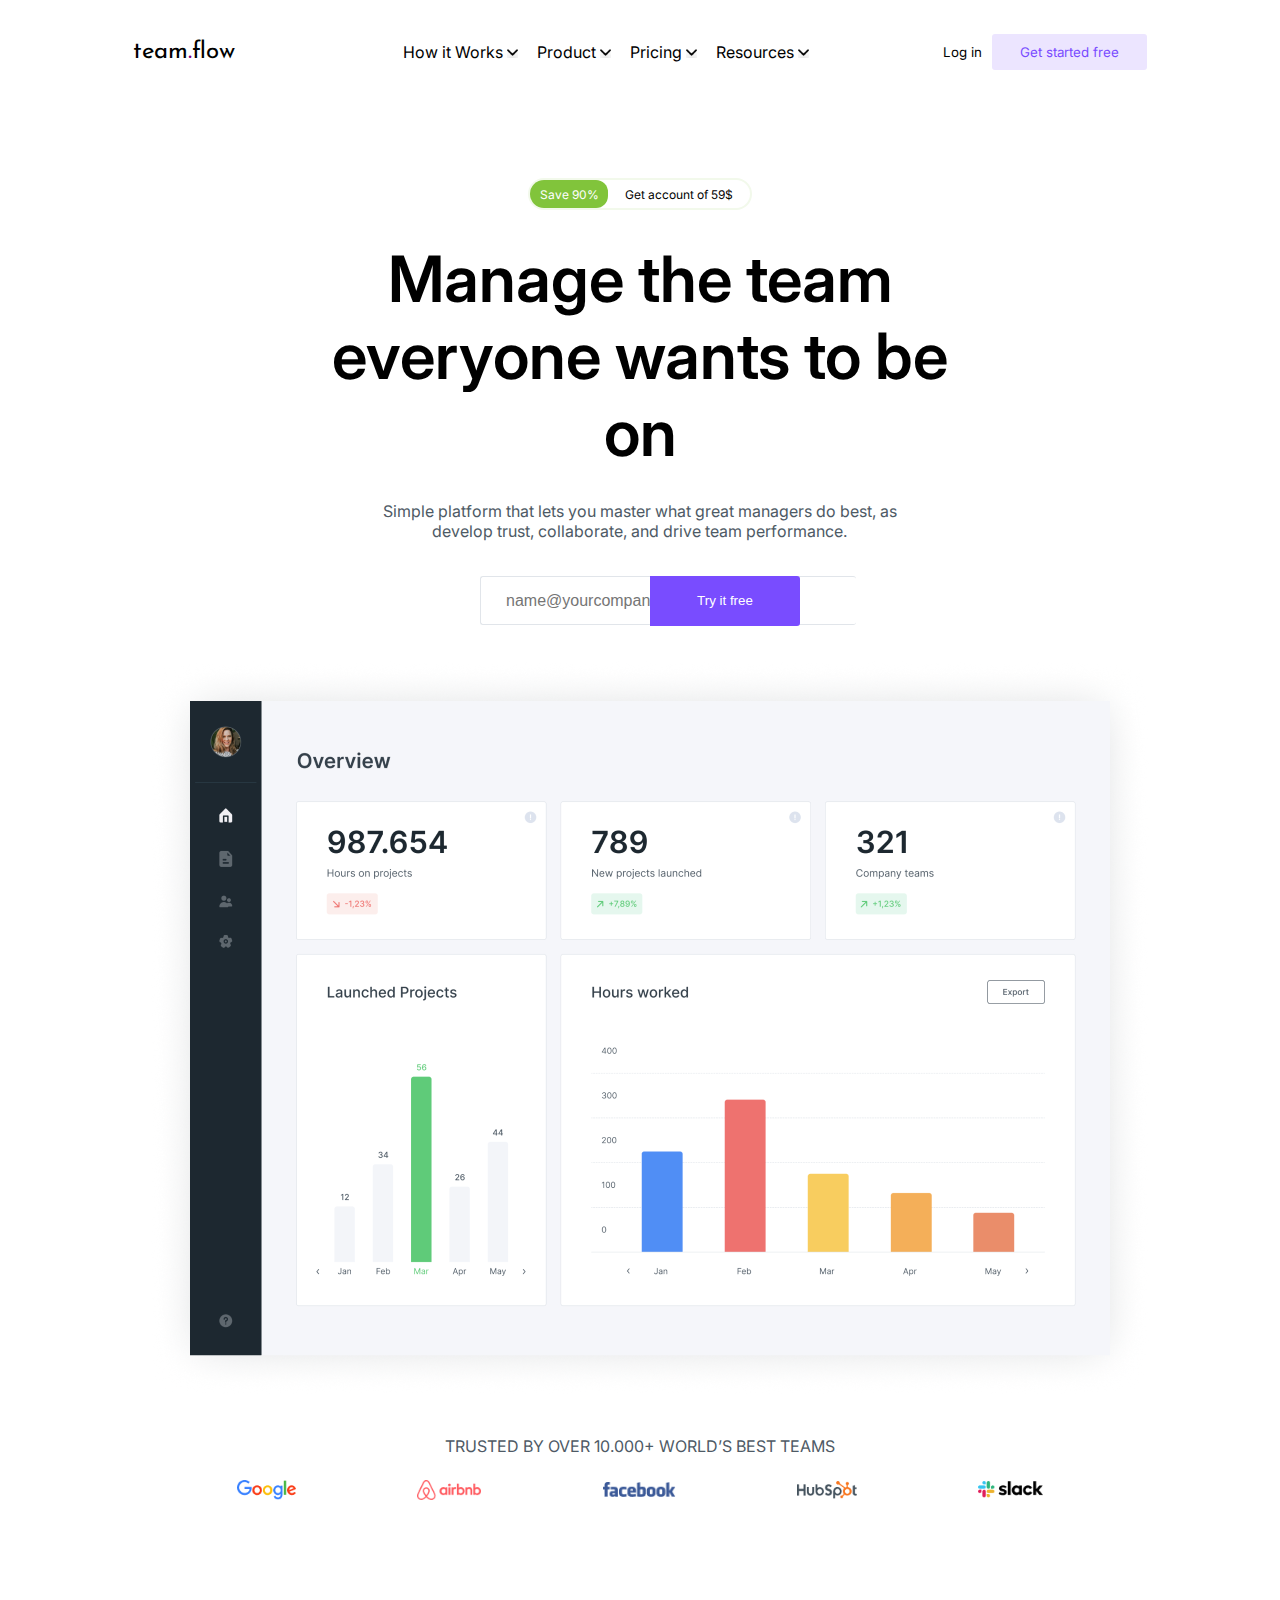
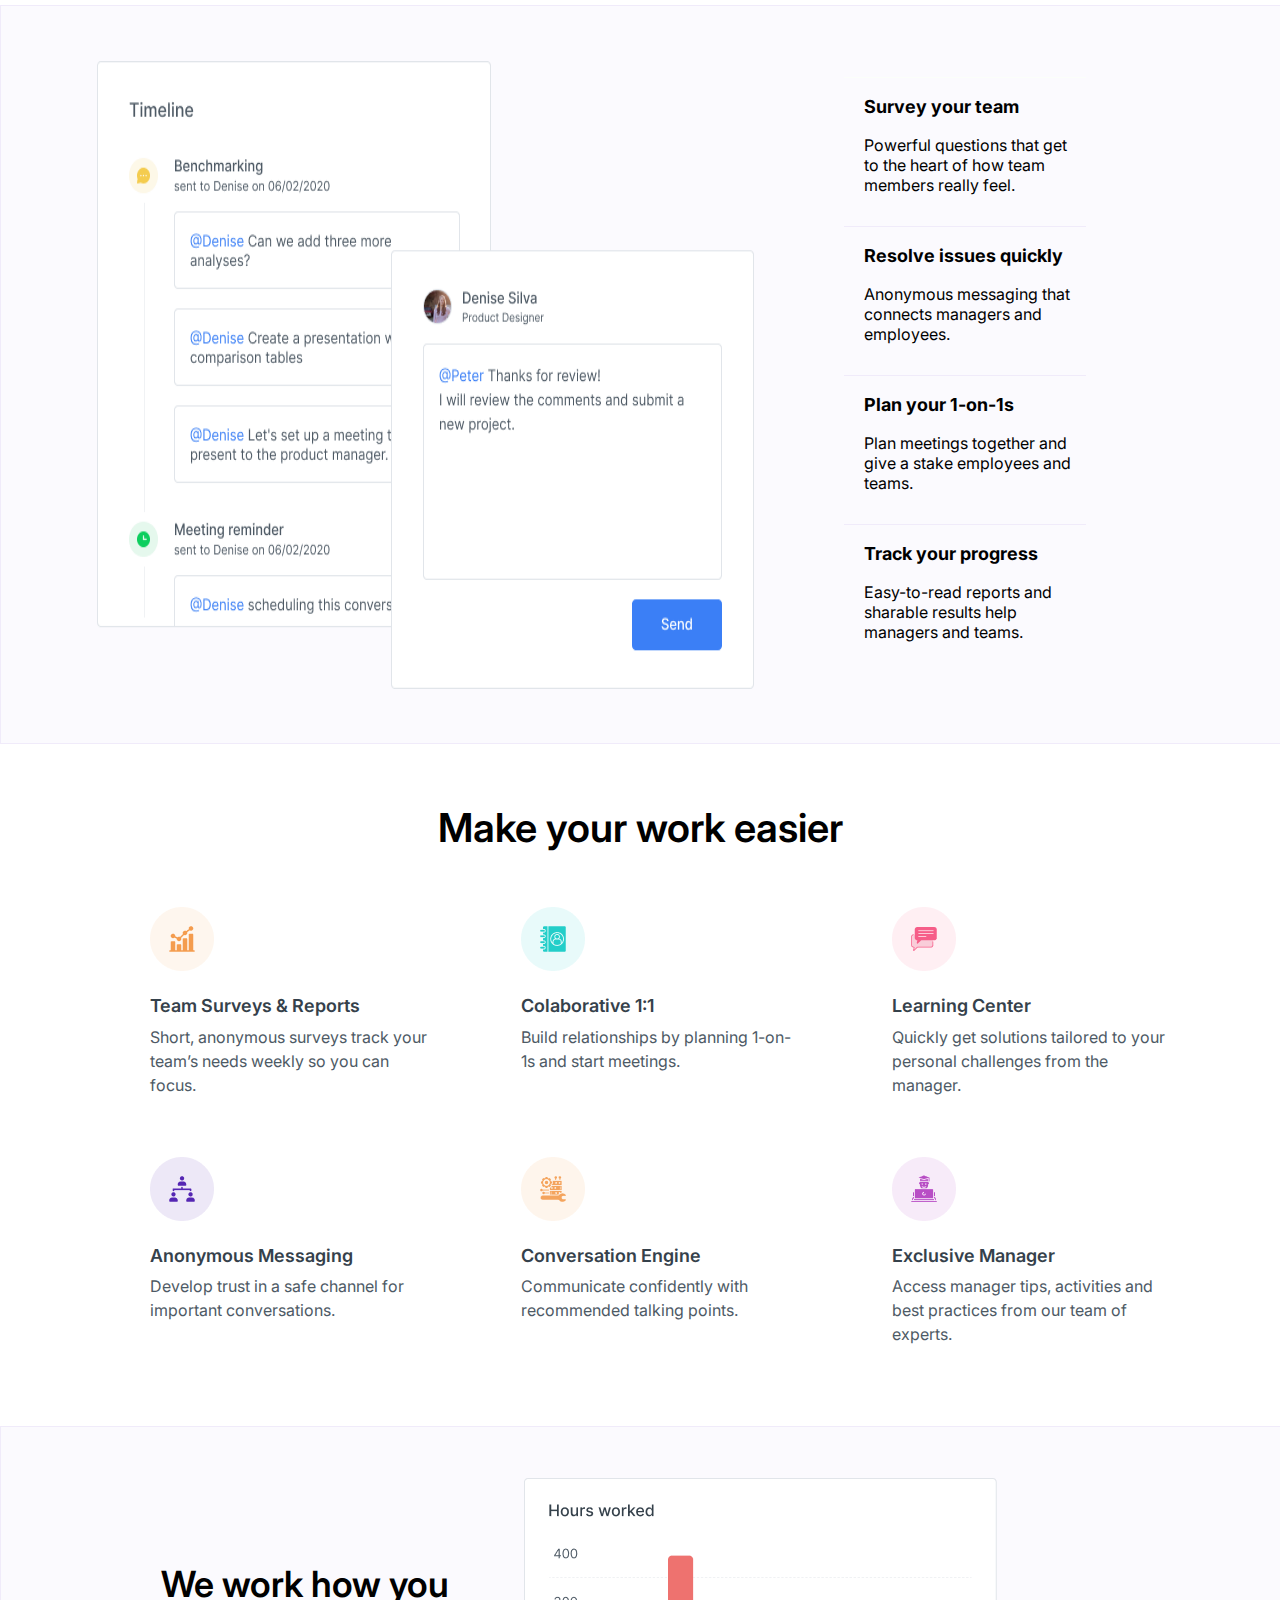
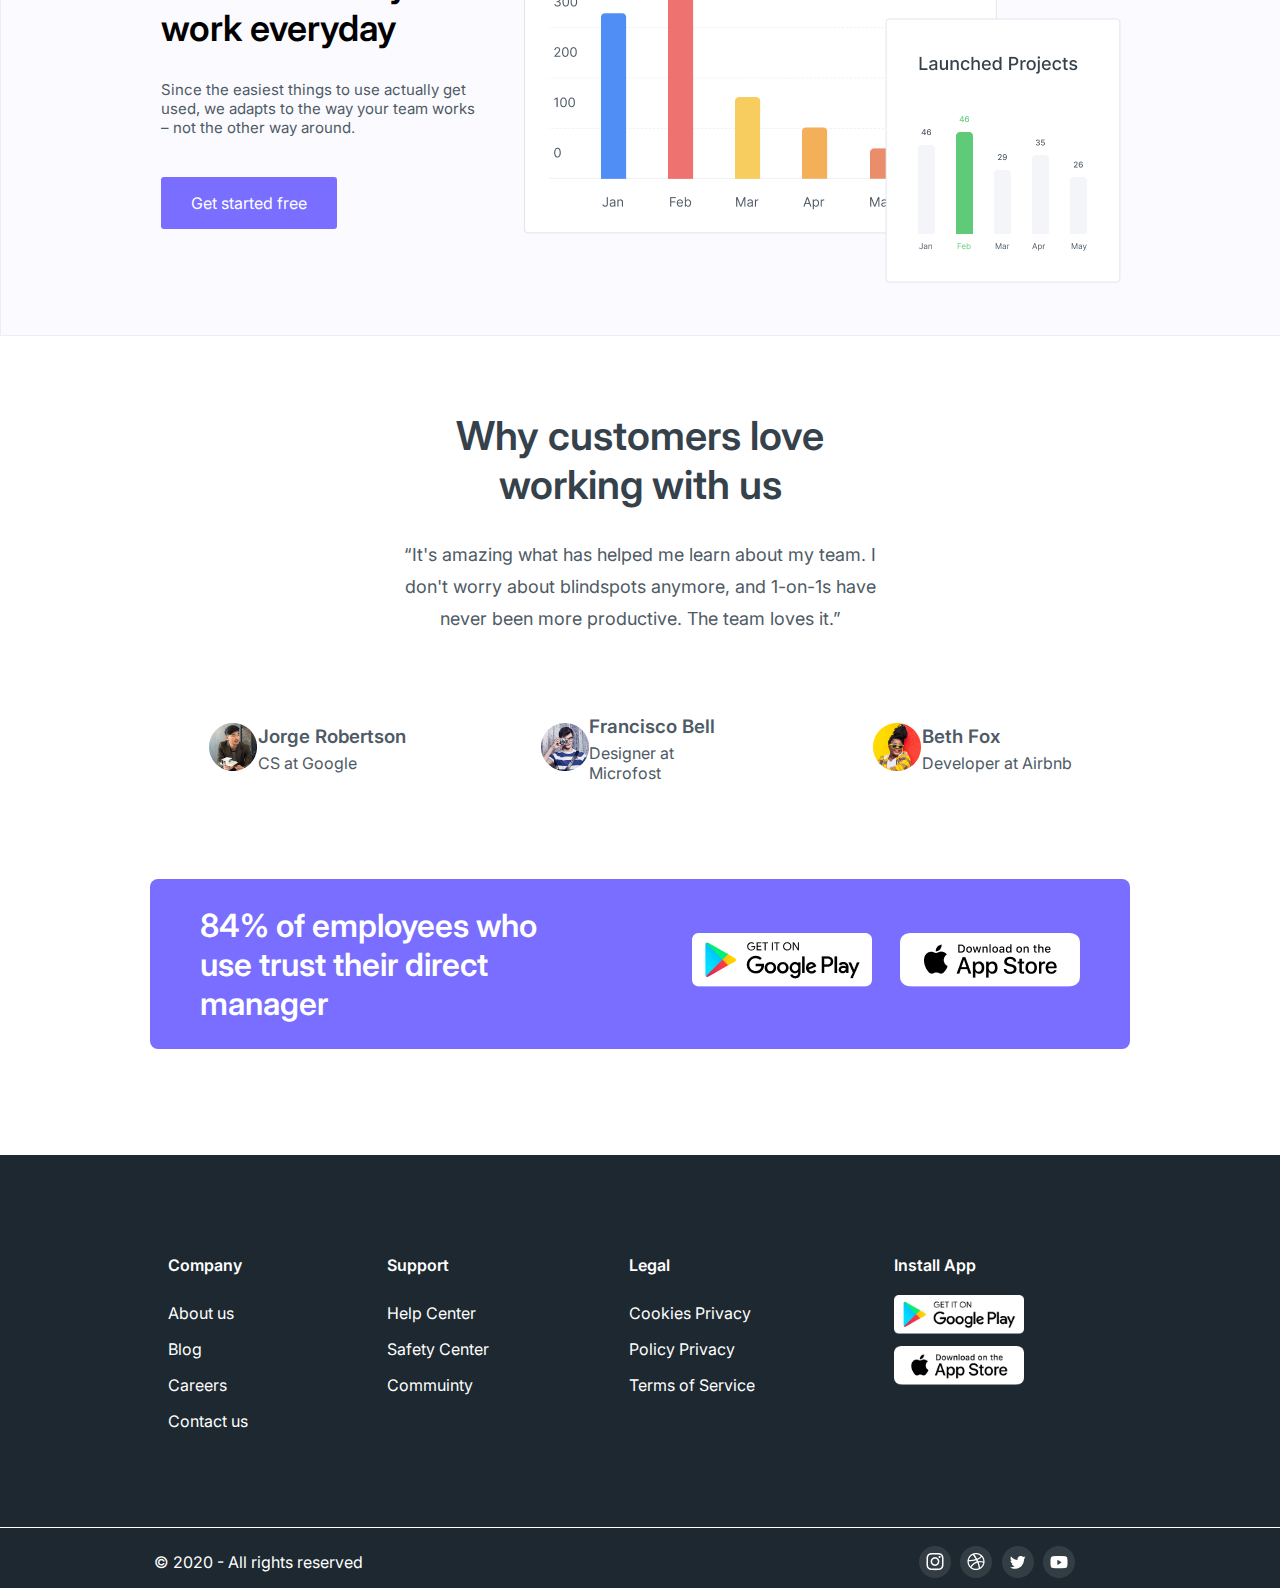
==== index.html @ 96f505d3 "teamflow project" ====
<!DOCTYPE html>
<html lang="en">
<head>
    <meta charset="UTF-8">
    <meta http-equiv="X-UA-Compatible" content="IE=edge">
    <meta name="viewport" content="width=device-width, initial-scale=1.0">
    <link rel="stylesheet" href="./style.css/style.css"><link rel="preconnect" href="https://fonts.googleapis.com">
    <link rel="preconnect" href="https://fonts.gstatic.com" crossorigin>
    <link href="https://fonts.googleapis.com/css2?family=Inter:wght@400;500;600;700;800&family=Josefin+Sans:wght@400;500;600;700&display=swap" rel="stylesheet">
    <title>Document</title>
</head>
<body>
    <div class="container-major">

        <!-- navbar  -->

        <div class="navbar">
            <div class="navbar__logo">
                <span class="logo__name">team<span class="dot">.</span>flow</span>
            </div>
            <ul class="navbar__list">
                <li class="list__item">
                    <a href="#how-it-works">How it Works <img src="./images/multimedia-option 1.png" alt="arrow" class="navbar__arrow"> </a>
                </li>
                <li class="list__item">
                    <a href="#product">Product <img src="./images/multimedia-option 1.png" alt="arrow" class="navbar__arrow"></a>
                </li>
                <li class="list__item">
                    <a href="#pricing">Pricing <img src="./images/multimedia-option 1.png" alt="arrow" class="navbar__arrow"></a>
                </li>
                <li class="list__item">
                    <a href="#resources">Resources <img src="./images/multimedia-option 1.png" alt="arrow" class="navbar__arrow"></a>
                </li>
            </ul>
            <div class="navbar__btns">
                <button class="navbar__login">Log in</button>
                <button class="navbar__try">Get started free</button>
            </div>
        </div>


        <!-- header  -->


        <div class="header" id="how-it-works">
            <div class="toggle-button-cover">
                  <div class="button r" id="button-1">
                    <input type="checkbox" class="checkbox" />
                    <div class="knobs"></div>
                    <div class="layer"></div>
                </div>
              </div>
            <div class="header__desc">
                <span class="header__desc">Manage the team everyone wants to be on</span>
            </div>
            <div class="header__desc2">
                <span class="header__desc2">Simple platform that lets you master what great managers do best,
                    as develop trust, collaborate, and drive team performance.</span>
            </div>
            <div class="header__enter">
                <input type="text" placeholder="name@yourcompany.com" class="email">
                <button class="header__enter_btn">Try it free</button>
            </div>
            <div class="header__graph">
                <img src="./images/graph.png" alt="graph">
            </div>
            <p class="header__end_desc">TRUSTED BY OVER 10.000+ WORLD’S BEST TEAMS</p>
            <div class="header__sponsors">
                <img src="./images/google.png" alt="" class="sponsor">
                <img src="./images/airbnb.png" alt="" class="sponsor">
                <img src="./images/facebook.png" alt="" class="facebook">
                <img src="./images/hubspot.png" alt="" class="hubspot">
                <img src="./images/slack.png" alt="" class="slack">
            </div>
        </div>
    </div>
    <div class="container-minor" id="product">
        <div class="header2">
            <div class="header2__visual">
                <img src="./images/visual.png" alt="error">
                <ul class="header2__choose">
                    <li class="header2__var bordernone">
                        <h3>Survey your team</h3>
                        <p>Powerful questions that get to the heart of how team members really feel.</p>
                    </li>
                    <li class="header2__var">
                        <h3>Resolve issues quickly</h3>
                        <p>Anonymous messaging that connects managers and employees.</p>
                    </li>
                    <li class="header2__var">
                        <h3>Plan your 1-on-1s</h3>
                        <p>Plan meetings together and give a stake
                            employees and teams.</p>
                    </li>
                    <li class="header2__var">
                        <h3>Track your progress</h3>
                        <p>Easy-to-read reports and sharable results help managers and teams.</p>
                    </li>
                </ul>
            </div>
        </div>
    </div>

    <div class="container-major" id="pricing">
        <h2 class="container-major__desc">Make your work easier</h2>
        <ul class="container-major__services">
            <li class="services__item">
                <img src="./images/service_item1.png" alt="error" class="item__icon">
                <h4>Team Surveys & Reports</h4>
                <p>Short, anonymous surveys track your team’s needs weekly so you can focus.</p>
            </li>
            <li class="services__item">
                <img src="./images/service_item2.png" alt="error" class="item__icon">
                <h4>Colaborative 1:1</h4>
                <p>Build relationships by planning
                    1-on-1s and start meetings.</p>
            </li>
            
            <li class="services__item">
                <img src="./images/service_item4.png" alt="error" class="item__icon">
                <h4>Learning Center</h4>
                <p>Quickly get solutions tailored to your personal challenges from the manager.</p>
            </li>
            <li class="services__item">
                <img src="./images/service_item5.png" alt="error" class="item__icon">
                <h4>Anonymous Messaging</h4>
                <p>Develop trust in a safe channel for important conversations.</p>
            </li>
            <li class="services__item">
                <img src="./images/service_item6.png" alt="error" class="item__icon">
                <h4>Conversation Engine</h4>
                <p>Communicate confidently with
                    recommended talking points.</p>
            </li>
            <li class="services__item">
                <img src="./images/service_item3.png" alt="error" class="item__icon">
                <h4>Exclusive Manager</h4>
                <p>Access manager tips, activities and
                    best practices from our team of experts.</p>
            </li>
        </ul>
    </div>

    <div class="container-minor">
        <div class="container-minor__graph">
            <div class="graph__left">
                <h2 class="container-minor__desc">
                    We work how you work everyday
                </h2>
                <p>Since the easiest things to use actually get used, we adapts to the way your team works – not the other way around.</p>
                <button class="graph__btn">Get started free</button>
            </div>
            <img src="./images/graph1.png" alt="error">
        </div>
    </div>

    <div class="container-major" id="resources">
        <div class="container-major__developers">
            <h2 class="developers__desc">
                Why customers love working with us
            </h2>
            <p class="developers__desc2">
                “It's amazing what has helped me learn about my team.
                I don't worry about blindspots anymore, and 1-on-1s have never
                been more productive. The team loves it.”
            </p>
            <ul class="developers">
                <li class="dev__desc">
                    <img src="./images/dev1.png" alt="error">
                    <div>
                        <h3>Jorge Robertson</h3>
                        <p>CS at Google</p>
                    </div>
                </li>
                <li class="dev__desc">
                    <img src="./images/dev2.png" alt="error">
                    <div>
                        <h3>Francisco Bell</h3>
                        <p>Designer at Microfost</p>
                    </div>
                </li>
                <li class="dev__desc">
                    <img src="./images/dev3.png" alt="error">
                    <div>
                        <h3>Beth Fox</h3>
                        <p>Developer at Airbnb</p>
                    </div>
                </li>
            </ul>
            <div class="developers__apps">
                <p>84% of employees who use
                    trust their direct manager
                </p>
                <div class="developers__app">
                    <img src="./images/googleplay.png" alt="error">
                    <img src="./images/appstore.png" alt="error" class="apple">
                </div>
            </div>
        </div>
    </div>
    <footer>
        <div class="footer__main">
            <ul>Company
                <li>About us</li>
                <li>Blog</li>
                <li>Careers</li>
                <li>Contact us</li>
            </ul>
            <ul>Support
                <li>Help Center</li>
                <li>Safety Center</li>
                <li>Commuinty</li>
            </ul>
            <ul>Legal
                <li>Cookies Privacy</li>
                <li>Policy Privacy</li>
                <li>Terms of Service</li>
            </ul>
            <ul class="instal-app">Install App
                <li>
                    <img src="./images/googleplay.png" alt="" class="footer__logo">
                </li>
                <li>
                    <img src="./images/appstore.png" alt=""
                    class="footer__logo">
                </li>
            </ul>
        </div>
        <hr>
        <div class="footer__minor">
            <p>© 2020 - All rights reserved</p>
            <div class="footer__icon">
                <img src="./images/inst.png" alt="error" class="icon">
                <img src="./images/ball.png" alt="error" class="icon">
                <img src="./images/tw.png" alt="error" class="icon">
                <img src="./images/youtube.png" alt="error" class="icon">
            </div>
        </div>
    </footer>
</body>
</html>
---- style.css/style.css ----
body {
    margin: 0;
    padding: 0;
    width: 100%;
    height: 100%;
}


.container-major {
    max-width: 90%;
    margin: auto;
    padding: 2%;
}

/* navbar  */

.navbar {
    display: flex;
    justify-content: space-between;
    align-items: center;
    width: 88%;
    margin: auto;
}

.navbar__list {
    display: flex;
    width: 40%;
    justify-content: space-between;
    list-style-type: none;
    font-size: 16px;
    font-family: 'Inter', sans-serif;
}

a {
    text-decoration: none;
    color: black;
}

.navbar__arrow {
    width: 11px;
}

.dot {
    color: purple;
}

.logo__name {
    font-size: 24px;
    font-family: 'Josefin Sans', sans-serif;
}

.navbar__login {
    border:none;
    background-color: transparent;
    font-family: 'Inter', sans-serif;
    z-index: 4;
}


.navbar__try {
    border-radius: 3px;
    border: none;
    background-color: #ECE5FF;
    color: #794cff;
    padding: 10px 28px;
    font-family: 'Inter', sans-serif;
    z-index: 4;
}

.navbar__login:hover {
    cursor: pointer;
    text-decoration: underline;
}
.navbar__try:hover {
    cursor: pointer;
    background-color: #796EFF;
    color: white;
}

.list__item:hover {
    text-decoration: underline;
}

.navbar__try:active {
    box-shadow: 6px 5px 14px 0px rgba(0,0,0,0.54);

}

/* header  */

.header {
    margin: auto;
}

.header__btn_slider {
    border: 2px solid purple;
    width: 200px;
    margin: auto;
    margin-top: 50px;

}

.header__desc {
    font-size: 64px;
    font-family: 'Inter', sans-serif;
    width: 60%;
    margin: 30px auto 3px auto;
    text-align: center;
    font-weight: 600;
}

.header__desc2 {
    color: #4E5A65;
    font-family: 'Inter', sans-serif;
    font-size: 16px;
    width: 45%;
    margin: 30px auto;
    text-align: center;
}

.email {
    left: 480px;
    padding-right: 50px;
    position: absolute;
    width: 300px;
    height: 45px;
    padding-left: 25px;
    border-radius: 3px;
    border: 1px solid #e1e5ea;
    border-right: none;
    color: black;
    font-size: 16px;
}   

.header__enter {
    display: flex;
    align-items: center;
    margin: 60px auto;
    width: 30%;
    font-family:  'Inter', sans-serif;
}

.header__enter_btn {
    right: 480px;
    position: absolute;
    height: 50px;
    border-radius: 3px;
    border: none;
    background-color: #794cff;
    width: 150px;
    color: white;
    border-top-left-radius: 0%;
    border-bottom-left-radius: 0%;
}

.header__enter_btn:hover {
    cursor: pointer;
    background-color: #796EFF ;
}

.header__graph {
    width: 85%;
    margin: auto;
}

.header__end_desc {
    padding-top: 20px;
    text-align: center;
    font-family: 'Inter', sans-serif;
    color: #4E5A65;
}

.header__sponsors {
    margin: auto;
    width: 70%;
    padding-top: 8px;
    display: flex;
    justify-content: space-between;
    align-items: center;
    margin-bottom: 80px;
}

.sponsor {
    height: 20px;
}

.facebook {
    height: 15px;
}

.slack {
    height: 17px;
}

.hubspot {
    height: 18px;
}

/* container-minor */

.container-minor {
    background-color: #fbfafe;
    width: 100%;
    border: 1px solid #f0ebfa;
}

.header2 {
    width: 85%;
    margin: auto;
}

.header2__visual {
    margin: 5% auto;
    display: flex;
    justify-content: space-between;
    font-family: 'Inter', sans-serif;
}

.header2__var {
    border-top: 1px solid #f0ebfa;
    width: 65%;
    padding-left: 20px;
    padding-bottom: 15px;
}

.header2__var > h3 {
    font-size: 18px;
}

.header2__var p {
    font-size: 16px;
}

.header2__choose {
    margin-left: 50px;
    list-style-type: none;
}

.bordernone {
    border-top: 1px solid #fbfefa 
}

.header2__var:hover {
    border-left: 5px solid #794cff;
    background-color: #f6f3fc;
    cursor: pointer;
}

.container-major__desc {
    font-size: 40px;
    font-family: 'Inter', sans-serif;
    text-align: center;
    font-weight: 600;
}

.container-major__services {
    display: flex;
    list-style-type: none;
    font-family: 'Inter', sans-serif;
    flex-wrap: wrap;
    justify-content: space-around;
}

.services__item h4 {
    font-size: 18px;
    font-weight: 600;
    color: #35414B;
    margin-top: 20px;
    margin-bottom: 0;
}

.services__item p {
    font-size: 16px;
    font-weight: 400;
    color: #4E5A65;
    line-height: 24px;
}

.services__item {
    width: 25%;
    padding: 2%;
}

.services__item p {
    margin-top: 3%;
}

.container-minor__graph {
    display: flex;
    width: 75%;
    margin: 4% auto;
    justify-content: space-between;
    align-items: center;
    font-family: 'Inter', sans-serif;
}

.graph__left {
    width: 33%;
}

.graph__left h2 {
    font-weight: 600;
    font-size: 36px;
}

.graph__left p {
    font-size: 15px;
    color: #4E5A65;
}

.graph__btn{
    border-radius: 3px;
    border: none;
    background-color: #796eff;
    color: white;
    padding: 16px 30px;
    font-family: 'Inter', sans-serif;
    margin-top: 25px;
    font-size: 16px;
}

.graph__btn:hover {
    cursor: pointer;
    background-color: #794cff;
}

.graph__btn:active {
    box-shadow: 6px 5px 14px 0px rgba(0,0,0,0.54);
}

.developers {
    list-style-type: none;
    display: flex;
    justify-content: space-between;
    width: 75%;
    margin: auto;
    padding: 0;
}

.dev__desc {
    display: flex;
    align-items: center;
    justify-content: space-around;
    width: 23%;
}

.dev__desc > img {
    width: 48px;
    height: 48px;
}

.container-major__developers {
    font-family: 'inter', sans-serif;
}

.developers__desc {
    margin: 50px auto 30px;
    text-align: center;
    width: 35%;
    font-size: 40px;
    font-weight: 600;
    color: #35414B;
}

.developers__desc2 {
    margin: 30px auto 60px;
    text-align: center;
    width: 41%;
    font-size: 18px;
    color: #4E5A65;
    line-height: 32px;
}

.dev__desc h3 {
    margin: 20px 0 5px 0;
    font-weight: 600;
    color: #4E5A65;
}

.dev__desc p {
    margin-top: 0;
    color: #4E5A65;
}

.dev__desc:hover {
    border-top: 4px solid black;
    cursor: pointer;
}

.developers__apps {
    background-color: #796EFF;
    width: 85%;
    height: 170px;
    border-radius: 8px;
    margin: 80px auto;
    display: flex;
    align-items: center;
    justify-content: space-around;
    color: white;
    font-size: 32px;
}

.developers__apps p {
    width: 40%;
    font-weight: 600;
}

.apple {
    margin-left: 20px;
}

footer {
    background-color: #1D2830;
    color: white;
    font-family: 'Inter', sans-serif;
}

.footer__main {
    padding: 5% 0 5% 0;
    display: flex;
    justify-content: space-between;
    width: 70%;
    margin-left: 10%;
}

li {
    list-style-type: none;
}

.footer__main ul {
    font-weight: 600;
    line-height: 60px;
}

.footer__main li {
    font-weight: 400;
    line-height: 36px;
    font-size: 16px;
}

.footer__logo {
    width: 130px;
}

hr {
    border: none;
    background-color: white;
    color: white;
    height: 1px;
}

.footer__minor {
    display: flex;
    width: 72%;
    margin-left: 12%;
    align-items: center;
    justify-content: space-between;
}

.footer__icon {
    display: flex;
    justify-content: space-between;
    width: 17%;
}

footer ul:hover {
    cursor: pointer;
}

footer li:hover {
    text-decoration: underline;
}

.footer__icon img:hover {
    cursor: pointer;
} 

/* button slider  */

.knobs,
.layer {
position: absolute;
  top: 0;
  right: 0;
  bottom: 0;
  left: 0;
}

.button {
    font-family: 'Inter', sans-serif;
    position: relative;
    top: 50%;
    width: 220px;
    height: 28px;
    margin: 100px auto 0 auto;
    overflow: hidden;
    border: 2px solid #F2F9EB;
  }

.button.r,
.button.r .layer {
  border-radius: 100px;
}

.button.b2 {
  border-radius: 2px;
}

.checkbox {
  position: relative;
  width: 100%;
  height: 100%;
  padding: 0;
  margin: 0;
  opacity: 0;
  cursor: pointer;
  z-index: 3;
}

.knobs {
  z-index: 2;
}

.layer {
  width: 100%;
  z-index: 1;
}

#button-1 .knobs:before {
  content: "Save 90%";
  position: absolute;
  width: 70px;
  height: 10px;
  color: #fff;
  font-size: 12px;
  text-align: center;
  line-height: 1;
  padding: 9px 4px;
  background-color: #81C43B;
  border-top-right-radius: 12px;
  border-bottom-right-radius: 12px;
}

#button-1 .knobs:after{
  content: "Get account of 59$";
  position: absolute;
  font-size: 12px;
  color: black;
  margin-left: 95px;
  margin-top: 7px;
}

#button-1 .checkbox:checked + .knobs:before {
  content: "Saved";
  left: 145px;
  background-color: #81C43B;
  border-top-left-radius: 12px;
  border-bottom-left-radius: 12px;
}

#button-1 .checkbox:checked + .knobs:after {
  content: " ";
}
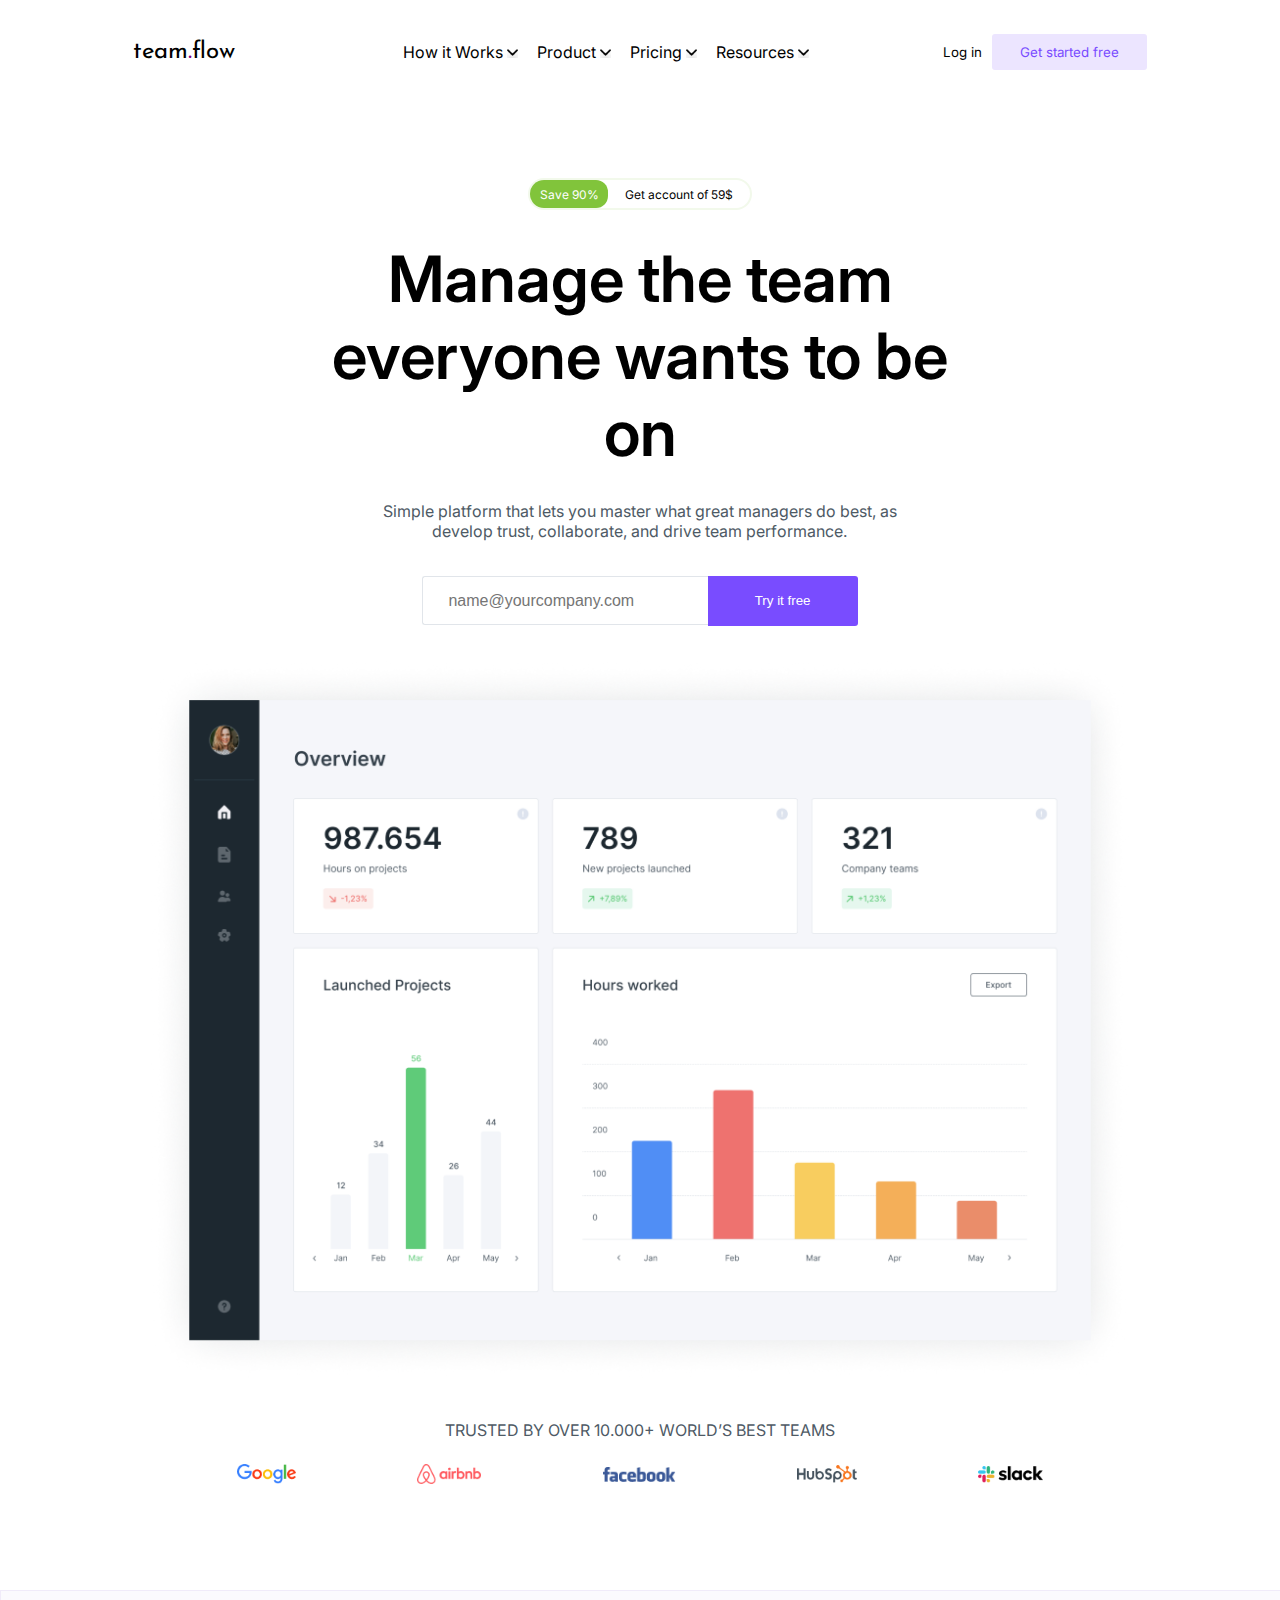
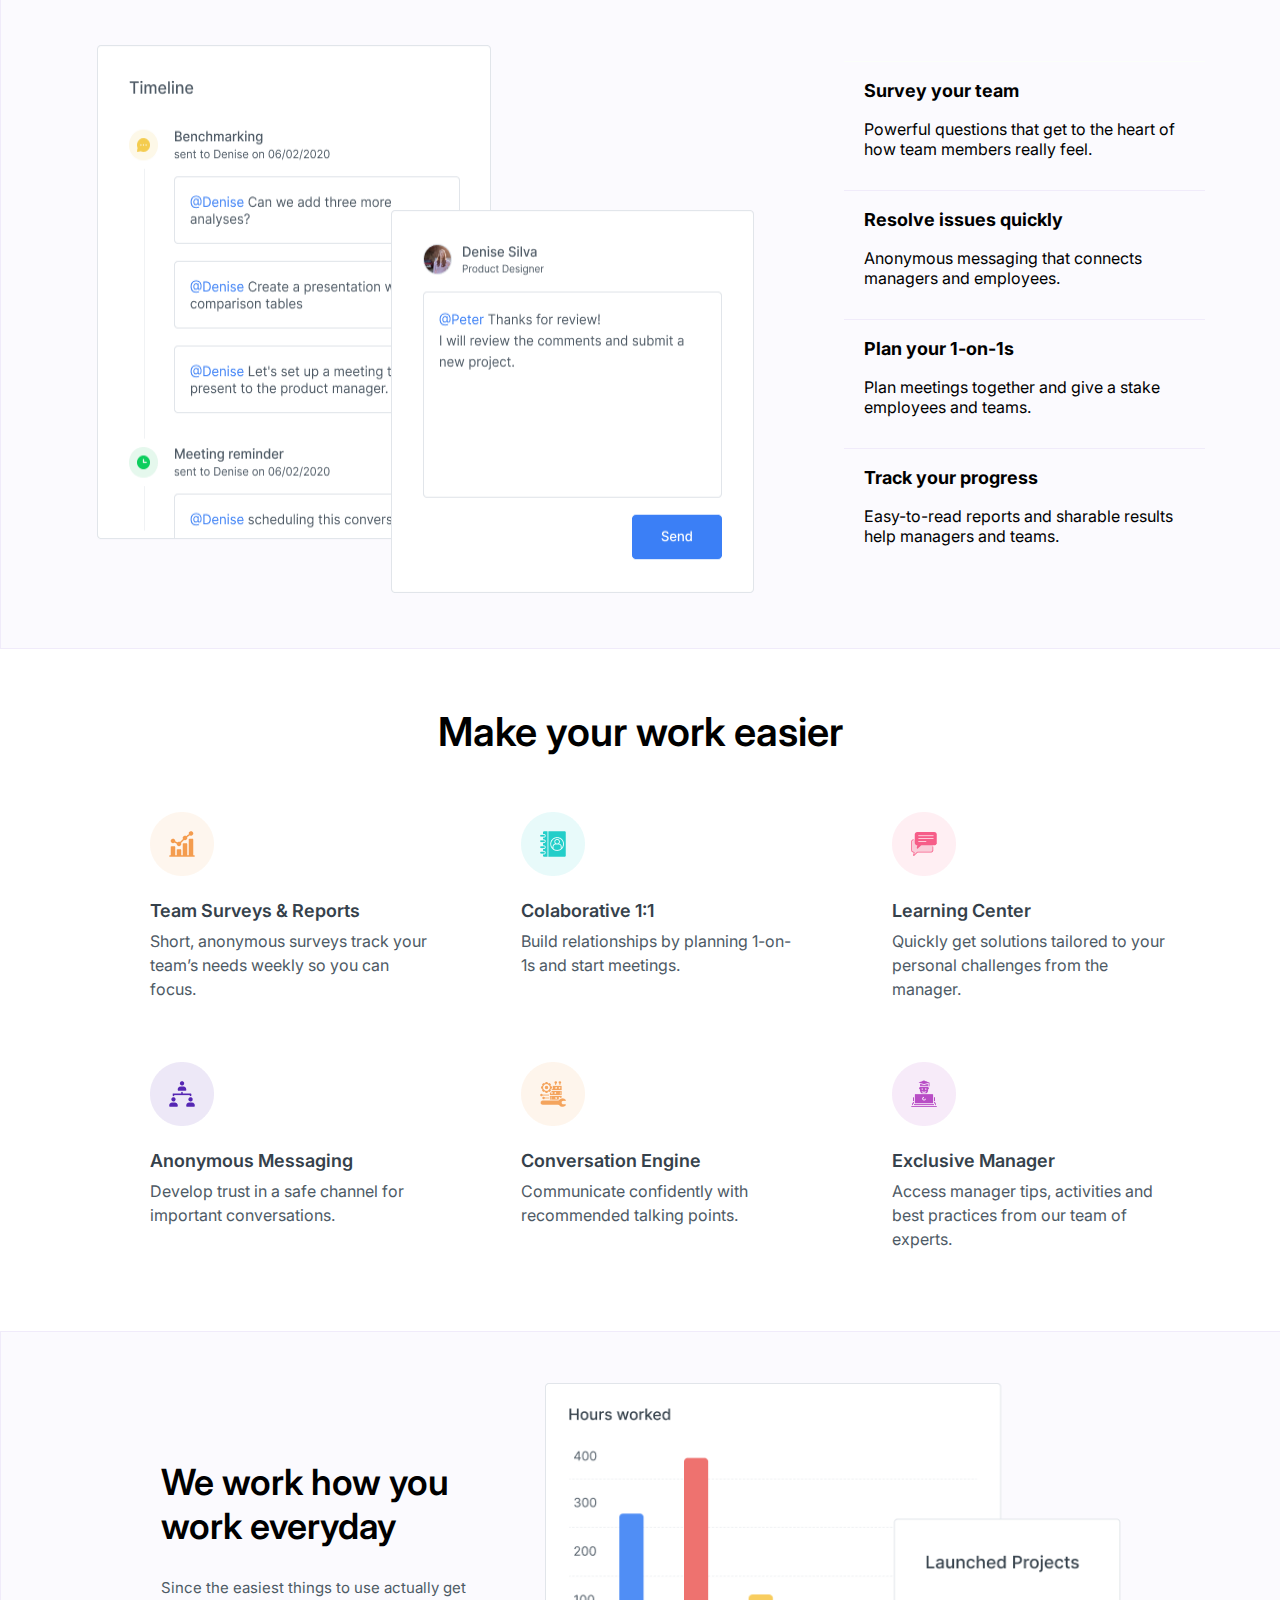
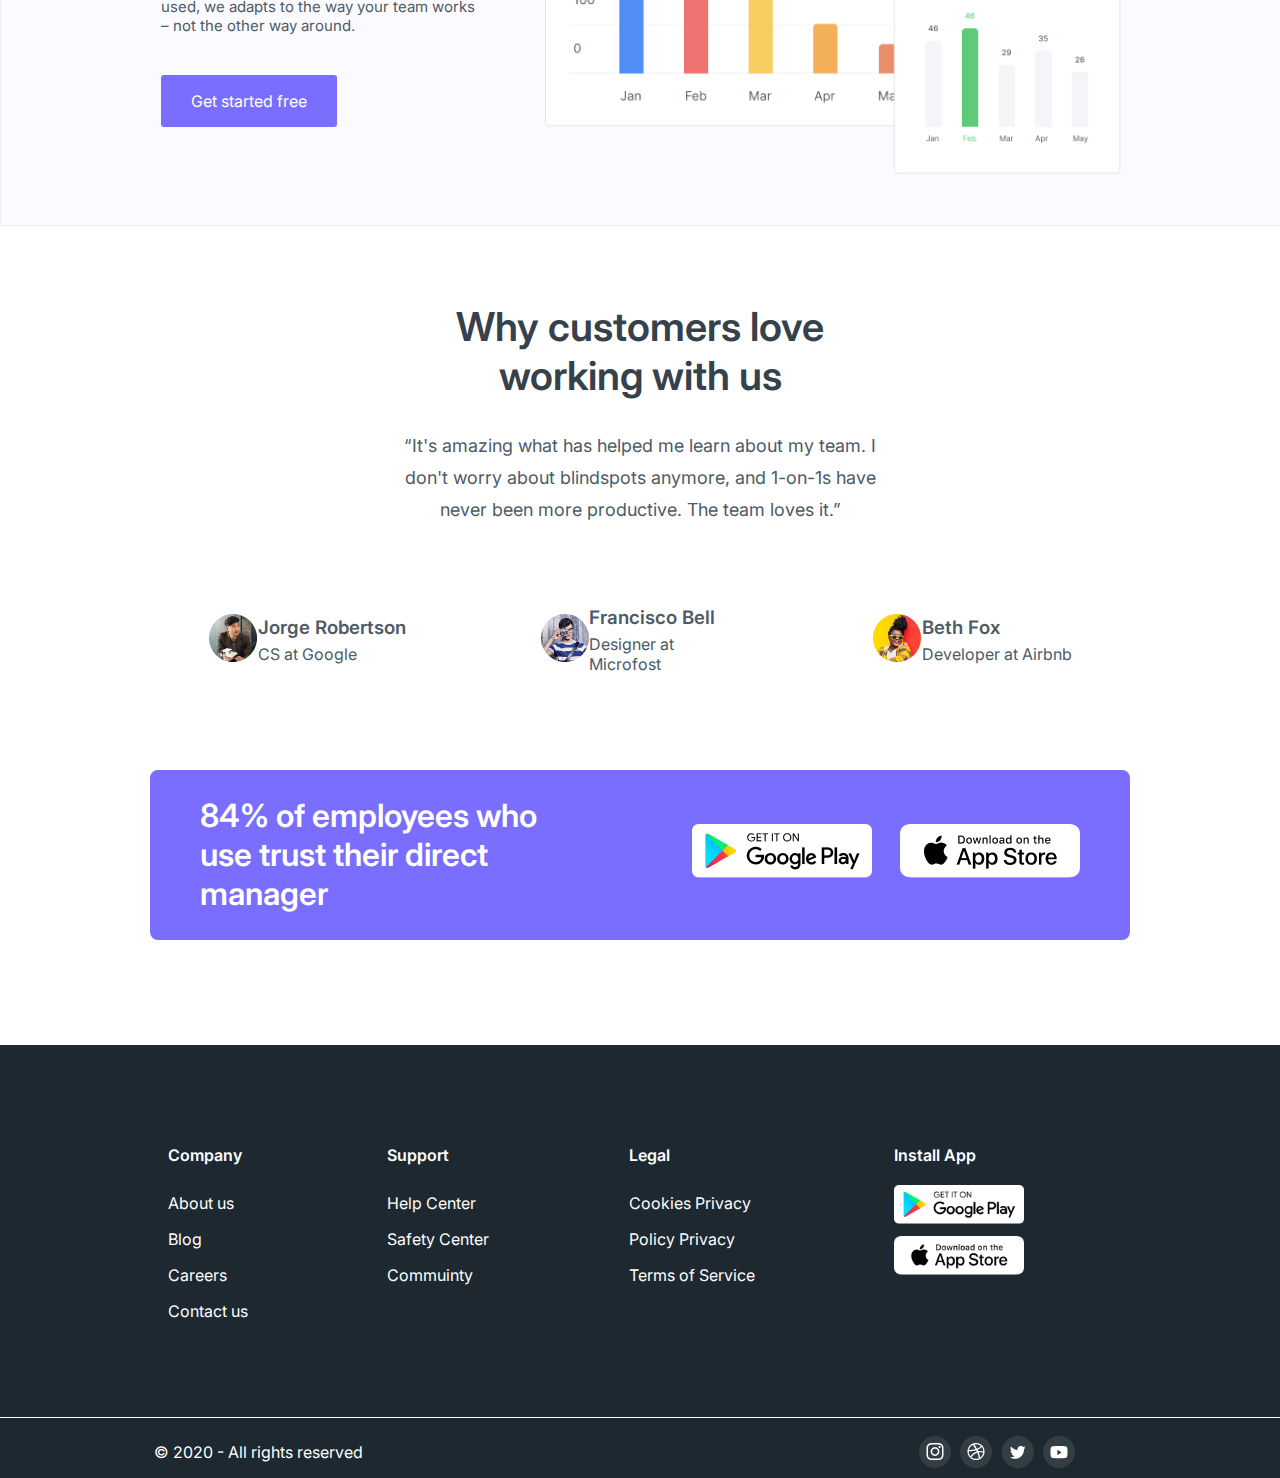
==== commit fb514abb: "first commit" ====
--- a/index.html
+++ b/index.html
@@ -4,14 +4,40 @@
     <meta charset="UTF-8">
     <meta http-equiv="X-UA-Compatible" content="IE=edge">
     <meta name="viewport" content="width=device-width, initial-scale=1.0">
-    <link rel="stylesheet" href="./style.css/style.css"><link rel="preconnect" href="https://fonts.googleapis.com">
+    <link rel="stylesheet" href="./style.css/style.css">
+    <link rel="stylesheet" href="./style.css/adaptive.css">
+    <link rel="preconnect" href="https://fonts.googleapis.com">
     <link rel="preconnect" href="https://fonts.gstatic.com" crossorigin>
     <link href="https://fonts.googleapis.com/css2?family=Inter:wght@400;500;600;700;800&family=Josefin+Sans:wght@400;500;600;700&display=swap" rel="stylesheet">
     <title>Document</title>
 </head>
 <body>
+
+    <div class="burger-menu">
+        <div class="burger-menu__content">
+            <ul class="burger-menu__list">
+                <li class="burger-menu__item">
+                    <a href="#how-it-works">How it Works <img src="../images/multimedia-option 1.png" alt="arrow" class="navbar__arrow"> </a>
+                </li>
+                <li class="burger-menu__item">
+                    <a href="#product">Product <img src="../images/multimedia-option 1.png" alt="arrow" class="navbar__arrow"></a>
+                </li>
+                <li class="burger-menu__item">
+                    <a href="#pricing">Pricing <img src="../images/multimedia-option 1.png" alt="arrow" class="navbar__arrow"></a>
+                </li>
+                <li class="burger-menu__item">
+                    <a href="#resources">Resources <img src="../images/multimedia-option 1.png" alt="arrow" class="navbar__arrow"></a>
+                </li>
+            </ul>
+            <button class="burger-menu__login">Log in</button>
+            <button class="burger-menu__try">Get started free </button>
+
+            <img src="../images/burger_icon.png" alt="error" class="burger-menu__btn_close">
+        </div>
+    </div>
+    
     <div class="container-major">
-
+    
         <!-- navbar  -->
 
         <div class="navbar">
@@ -20,22 +46,25 @@
             </div>
             <ul class="navbar__list">
                 <li class="list__item">
-                    <a href="#how-it-works">How it Works <img src="./images/multimedia-option 1.png" alt="arrow" class="navbar__arrow"> </a>
+                    <a href="#how-it-works">How it Works <img src="../images/multimedia-option 1.png" alt="arrow" class="navbar__arrow"> </a>
                 </li>
                 <li class="list__item">
-                    <a href="#product">Product <img src="./images/multimedia-option 1.png" alt="arrow" class="navbar__arrow"></a>
+                    <a href="#product">Product <img src="../images/multimedia-option 1.png" alt="arrow" class="navbar__arrow"></a>
                 </li>
                 <li class="list__item">
-                    <a href="#pricing">Pricing <img src="./images/multimedia-option 1.png" alt="arrow" class="navbar__arrow"></a>
+                    <a href="#pricing">Pricing <img src="../images/multimedia-option 1.png" alt="arrow" class="navbar__arrow"></a>
                 </li>
                 <li class="list__item">
-                    <a href="#resources">Resources <img src="./images/multimedia-option 1.png" alt="arrow" class="navbar__arrow"></a>
+                    <a href="#resources">Resources <img src="../images/multimedia-option 1.png" alt="arrow" class="navbar__arrow"></a>
                 </li>
             </ul>
             <div class="navbar__btns">
                 <button class="navbar__login">Log in</button>
                 <button class="navbar__try">Get started free</button>
             </div>
+
+            <img src="../images/burger_icon.png" alt="burger button" class="navbar__btn_burger">
+
         </div>
 
 
@@ -43,13 +72,18 @@
 
 
         <div class="header" id="how-it-works">
+
+            <div class="header__button_get">
+                <button class="button__get">Get account of 59%</button>
+            </div>
+
             <div class="toggle-button-cover">
-                  <div class="button r" id="button-1">
+                <div class="button r" id="button-1">
                     <input type="checkbox" class="checkbox" />
                     <div class="knobs"></div>
                     <div class="layer"></div>
                 </div>
-              </div>
+            </div>
             <div class="header__desc">
                 <span class="header__desc">Manage the team everyone wants to be on</span>
             </div>
@@ -62,22 +96,22 @@
                 <button class="header__enter_btn">Try it free</button>
             </div>
             <div class="header__graph">
-                <img src="./images/graph.png" alt="graph">
+                <img src="../images/graph.png" alt="graph" class="header__graph_photo">
             </div>
             <p class="header__end_desc">TRUSTED BY OVER 10.000+ WORLD’S BEST TEAMS</p>
             <div class="header__sponsors">
-                <img src="./images/google.png" alt="" class="sponsor">
-                <img src="./images/airbnb.png" alt="" class="sponsor">
-                <img src="./images/facebook.png" alt="" class="facebook">
-                <img src="./images/hubspot.png" alt="" class="hubspot">
-                <img src="./images/slack.png" alt="" class="slack">
+                <img src="../images/google.png" alt="" class="sponsor">
+                <img src="../images/airbnb.png" alt="" class="sponsor">
+                <img src="../images/facebook.png" alt="" class="facebook">
+                <img src="../images/hubspot.png" alt="" class="hubspot">
+                <img src="../images/slack.png" alt="" class="slack">
             </div>
         </div>
     </div>
     <div class="container-minor" id="product">
         <div class="header2">
             <div class="header2__visual">
-                <img src="./images/visual.png" alt="error">
+                <img src="../images/visual.png" alt="error" class="header2__visual_img">
                 <ul class="header2__choose">
                     <li class="header2__var bordernone">
                         <h3>Survey your team</h3>
@@ -105,40 +139,41 @@
         <h2 class="container-major__desc">Make your work easier</h2>
         <ul class="container-major__services">
             <li class="services__item">
-                <img src="./images/service_item1.png" alt="error" class="item__icon">
+                <img src="../images/service_item1.png" alt="error" class="item__icon">
                 <h4>Team Surveys & Reports</h4>
                 <p>Short, anonymous surveys track your team’s needs weekly so you can focus.</p>
             </li>
             <li class="services__item">
-                <img src="./images/service_item2.png" alt="error" class="item__icon">
+                <img src="../images/service_item2.png" alt="error" class="item__icon">
                 <h4>Colaborative 1:1</h4>
                 <p>Build relationships by planning
                     1-on-1s and start meetings.</p>
             </li>
             
             <li class="services__item">
-                <img src="./images/service_item4.png" alt="error" class="item__icon">
+                <img src="../images/service_item4.png" alt="error" class="item__icon">
                 <h4>Learning Center</h4>
                 <p>Quickly get solutions tailored to your personal challenges from the manager.</p>
             </li>
             <li class="services__item">
-                <img src="./images/service_item5.png" alt="error" class="item__icon">
+                <img src="../images/service_item5.png" alt="error" class="item__icon">
                 <h4>Anonymous Messaging</h4>
                 <p>Develop trust in a safe channel for important conversations.</p>
             </li>
             <li class="services__item">
-                <img src="./images/service_item6.png" alt="error" class="item__icon">
+                <img src="../images/service_item6.png" alt="error" class="item__icon">
                 <h4>Conversation Engine</h4>
                 <p>Communicate confidently with
                     recommended talking points.</p>
             </li>
             <li class="services__item">
-                <img src="./images/service_item3.png" alt="error" class="item__icon">
+                <img src="../images/service_item3.png" alt="error" class="item__icon">
                 <h4>Exclusive Manager</h4>
                 <p>Access manager tips, activities and
                     best practices from our team of experts.</p>
             </li>
         </ul>
+        <div class="services__btn"><button class="btn__benefits">View more benefits</button></div>
     </div>
 
     <div class="container-minor">
@@ -150,7 +185,7 @@
                 <p>Since the easiest things to use actually get used, we adapts to the way your team works – not the other way around.</p>
                 <button class="graph__btn">Get started free</button>
             </div>
-            <img src="./images/graph1.png" alt="error">
+            <img src="../images/graph1.png" alt="error" class="graph__left_photo">
         </div>
     </div>
 
@@ -166,21 +201,21 @@
             </p>
             <ul class="developers">
                 <li class="dev__desc">
-                    <img src="./images/dev1.png" alt="error">
+                    <img src="../images/dev1.png" alt="error">
                     <div>
                         <h3>Jorge Robertson</h3>
                         <p>CS at Google</p>
                     </div>
                 </li>
                 <li class="dev__desc">
-                    <img src="./images/dev2.png" alt="error">
+                    <img src="../images/dev2.png" alt="error">
                     <div>
                         <h3>Francisco Bell</h3>
                         <p>Designer at Microfost</p>
                     </div>
                 </li>
                 <li class="dev__desc">
-                    <img src="./images/dev3.png" alt="error">
+                    <img src="../images/dev3.png" alt="error">
                     <div>
                         <h3>Beth Fox</h3>
                         <p>Developer at Airbnb</p>
@@ -192,12 +227,22 @@
                     trust their direct manager
                 </p>
                 <div class="developers__app">
-                    <img src="./images/googleplay.png" alt="error">
-                    <img src="./images/appstore.png" alt="error" class="apple">
+                    <img src="../images/googleplay.png" alt="error">
+                    <img src="../images/appstore.png" alt="error" class="apple">
                 </div>
             </div>
         </div>
     </div>
+    <div class="developers__apps2">
+        <p>84% of employees who use
+            trust their direct manager
+        </p>
+        <div class="developers__app2">
+            <img src="../images/googleplay.png" alt="error">
+            <img src="../images/appstore.png" alt="error" class="apple">
+        </div>
+    </div>
+        
     <footer>
         <div class="footer__main">
             <ul>Company
@@ -218,24 +263,47 @@
             </ul>
             <ul class="instal-app">Install App
                 <li>
-                    <img src="./images/googleplay.png" alt="" class="footer__logo">
+                    <img src="../images/googleplay.png" alt="" class="footer__logo">
                 </li>
                 <li>
-                    <img src="./images/appstore.png" alt=""
+                    <img src="../images/appstore.png" alt=""
                     class="footer__logo">
                 </li>
             </ul>
+            <div class="instal__app">
+                <div>
+                    <img src="../images/googleplay_black.png" alt="" class="footer__logo">
+                </div>
+                <div>
+                    <img src="../images/applestore_black.png" alt=""
+                    class="footer__logo">
+                </div>
+            </div>
         </div>
         <hr>
         <div class="footer__minor">
             <p>© 2020 - All rights reserved</p>
             <div class="footer__icon">
-                <img src="./images/inst.png" alt="error" class="icon">
-                <img src="./images/ball.png" alt="error" class="icon">
-                <img src="./images/tw.png" alt="error" class="icon">
-                <img src="./images/youtube.png" alt="error" class="icon">
+                <img src="../images/inst.png" alt="error" class="icon">
+                <img src="../images/ball.png" alt="error" class="icon">
+                <img src="../images/tw.png" alt="error" class="icon">
+                <img src="../images/youtube.png" alt="error" class="icon">
             </div>
         </div>
     </footer>
+    <script>
+        let openBtn = document.querySelector('.navbar__btn_burger')
+        let closeBtn = document.querySelector('.burger-menu__btn_close')
+        let burgerMenu = document.querySelector('.burger-menu')
+
+        openBtn.addEventListener('click', () => {
+            burgerMenu.style.display = 'block'
+        });
+
+        closeBtn.addEventListener('click', () => {
+            burgerMenu.style.display = 'none'
+        })
+
+    </script>
 </body>
 </html>--- a/style.css/style.css
+++ b/style.css/style.css
@@ -49,7 +49,7 @@
     font-family: 'Josefin Sans', sans-serif;
 }
 
-.navbar__login {
+.navbar__login, .burger-menu__login {
     border:none;
     background-color: transparent;
     font-family: 'Inter', sans-serif;
@@ -57,7 +57,7 @@
 }
 
 
-.navbar__try {
+.navbar__try, .burger-menu__try {
     border-radius: 3px;
     border: none;
     background-color: #ECE5FF;
@@ -67,11 +67,11 @@
     z-index: 4;
 }
 
-.navbar__login:hover {
+.navbar__login:hover, .burger-menu__login:hover {
     cursor: pointer;
     text-decoration: underline;
 }
-.navbar__try:hover {
+.navbar__try:hover, .burger-menu__try:hover {
     cursor: pointer;
     background-color: #796EFF;
     color: white;
@@ -83,7 +83,6 @@
 
 .navbar__try:active {
     box-shadow: 6px 5px 14px 0px rgba(0,0,0,0.54);
-
 }
 
 /* header  */
@@ -92,12 +91,8 @@
     margin: auto;
 }
 
-.header__btn_slider {
-    border: 2px solid purple;
-    width: 200px;
-    margin: auto;
-    margin-top: 50px;
-
+.header__button_get {
+    display: none;
 }
 
 .header__desc {
@@ -119,7 +114,7 @@
 }
 
 .email {
-    left: 480px;
+    left: 33%;
     padding-right: 50px;
     position: absolute;
     width: 300px;
@@ -141,7 +136,7 @@
 }
 
 .header__enter_btn {
-    right: 480px;
+    right: 33%;
     position: absolute;
     height: 50px;
     border-radius: 3px;
@@ -163,6 +158,14 @@
     margin: auto;
 }
 
+.header__graph_photo {
+    width: 100%
+}
+
+.graph__left_photo {
+    width: 60%;
+}
+
 .header__end_desc {
     padding-top: 20px;
     text-align: center;
@@ -218,7 +221,7 @@
 
 .header2__var {
     border-top: 1px solid #f0ebfa;
-    width: 65%;
+    width: 100%;
     padding-left: 20px;
     padding-bottom: 15px;
 }
@@ -283,6 +286,10 @@
 
 .services__item p {
     margin-top: 3%;
+}
+
+.services__btn {
+    display: none;
 }
 
 .container-minor__graph {
@@ -387,7 +394,8 @@
     cursor: pointer;
 }
 
-.developers__apps {
+
+.developers__apps, .developers__apps2 {
     background-color: #796EFF;
     width: 85%;
     height: 170px;
@@ -400,6 +408,11 @@
     font-size: 32px;
 }
 
+
+.developers__apps2 {
+    display: none;
+}
+
 .developers__apps p {
     width: 40%;
     font-weight: 600;
@@ -413,6 +426,7 @@
     background-color: #1D2830;
     color: white;
     font-family: 'Inter', sans-serif;
+    width: 100%;
 }
 
 .footer__main {
@@ -475,6 +489,9 @@
     cursor: pointer;
 } 
 
+.instal__app {
+    display: none;
+}
 /* button slider  */
 
 .knobs,
@@ -552,7 +569,7 @@
 
 #button-1 .checkbox:checked + .knobs:before {
   content: "Saved";
-  left: 145px;
+  left: 157px;
   background-color: #81C43B;
   border-top-left-radius: 12px;
   border-bottom-left-radius: 12px;
@@ -562,3 +579,10 @@
   content: " ";
 }
 
+.burger-menu {
+    display: none;
+}
+
+.navbar__btn_burger {
+    display: none;
+}
--- a/style.css/adaptive.css
+++ b/style.css/adaptive.css
@@ -0,0 +1,802 @@
+@media all and (max-width: 1150px) {
+    .navbar__list {
+        width: 50%;
+    }
+
+    .navbar__login {
+        font-size: 15px;
+    }
+    .navbar__try {
+        font-size: 15px;
+    }
+
+    .logo__name {
+        font-size: 30px;
+    }
+
+    .button {
+        margin-top: 5%;
+        width: 235px;
+    }
+
+    .email {
+        left: 33%;
+    }
+
+    .header__enter_btn {
+        left: 55%;
+    }
+
+    .header__desc {
+        font-size: 50px;
+    }
+
+    .header__desc2 {
+        font-size: 20px;
+    }
+
+    .header__graph_photo {
+        width: 100%
+    }
+
+    .header2__visual_img {
+        height: 90%;
+    }
+
+    .header2__choose {
+        margin: 0;
+        height: 90%;
+    }
+
+    .container-minor__graph {
+        width: 87%;
+    }
+
+    .developers__desc {
+        font-size: 35px;
+    }
+
+    .developers__desc2 {
+        font-size: 16px;
+    }
+
+    .developers {
+        width: 90%;
+    }
+    
+    .developers__apps {
+        font-size: 30px;
+    }
+}
+
+@media all and (max-width: 1050px) {
+    .header__desc {
+        width: 67%;
+    }
+
+    .header__desc2 {
+        width: 65%;
+    }
+
+    .header2__var > p {
+        font-size: 12px;
+    }
+
+    .graph__left h2 {
+        font-size: 30px;
+    }
+
+    .developers__desc {
+        font-size: 30px;
+    }
+
+    .developers__desc2 {
+        font-size: 14px;
+        line-height: 25px;
+    }
+
+    .developers {
+        width: 100%;
+    }
+
+    .graph__left_photo {
+        width: 60%;
+    }
+}
+
+
+@media all and (max-width: 1000px) {
+    .navbar {
+        width: 100%;
+        justify-content: space-between;
+        margin: 0;
+    }
+
+    .header__desc {
+        width: 80%;
+    }
+
+    .header__desc2 {
+        width: 60%;
+    }
+
+    .header2__visual_img {
+        width: 70%;
+    }
+
+    .developers__apps {
+        font-size: 23px;
+    }
+
+    .dev__desc h3 {
+        font-size: 15px;
+    }
+
+    .dev__desc p {
+        font-size: 13px;
+    }
+
+    .developers__desc2 {
+        width: 50%;
+    }
+
+    .email {
+        left: 29%;
+    }
+
+    .graph__left_photo {
+        width: 60%;
+    }
+}
+
+@media all and (max-width: 900px) {
+    .logo__name {
+        font-size: 27px;
+    }
+
+    .navbar__list {
+        justify-content: space-between;
+        padding: 0;
+    }
+
+    .list__item {
+        font-size: 14px;
+    }
+
+    .navbar__login {
+        font-size: 14px;
+    }
+
+    .navbar__try {
+        padding: 8px 25px;
+        font-size: 14px;
+    }
+
+    .header2__var > h3 {
+        margin: 10px 0;
+    }
+
+    .services__item > h4 {
+        font-size: 16px;
+    }
+
+    .graph__left_photo {
+        width: 60%;
+    }
+
+    .services__item p {
+        font-size: 13px;
+    }
+
+    .developers__desc {
+        width: 60%;
+    }
+
+    .developers__apps {
+        width: 100%;
+    }
+
+    .footer__main {
+        width: 80%;
+        margin-left: 5%;
+    }
+
+    .header__desc {
+        font-size: 40px;
+    }
+
+    .header__desc2 {
+        width: 70%;
+        font-size: 18px;
+    }
+
+    .email {
+        left: 24%;
+    }
+
+    .header2__visual {
+        align-content: center;
+        align-items: center;
+    }
+}
+
+@media all and (max-width: 768px) {
+    .header2__visual_img {
+        width: 60%;
+    }
+
+    .header2__visual {
+        align-content: center;
+        align-items: center;
+    }
+
+    .header2__var > p {
+        font-size: 10px;
+    }
+
+    .header2__var > h3 {
+        font-size: 14px;
+    }
+
+    .container-major__desc {
+        font-size: 33px;
+    }
+
+    .services__item > h4 {
+        margin: 0;
+        font-size: 13px;
+    }
+
+    .services__item > p {
+        font-size: 12px;
+        line-height: 16px;
+    }
+
+    .graph__left h2 {
+        font-size: 23px;
+    }
+
+    .graph__left p {
+        font-size: 14px;
+    }
+
+    .graph__left_photo {
+        width: 55%;
+    }
+
+    .graph__btn {
+        margin-top: 20px;
+        padding: 10px 20px;
+        font-size: 15px;
+    }
+
+    .developers__desc2 {
+        width: 60%;
+        margin: 30px auto 40px;
+    }
+
+    .developers__apps {
+        width: 100%;
+        font-size: 20px;
+    }
+
+    .developers__app img {
+        width: 130px;
+    }
+
+    .footer__main {
+        width: 93%;
+    }
+
+    .footer__main li {
+        font-size: 13px;
+    }
+
+    .footer__minor {
+        font-size: 13xpx;
+    }
+
+    .header__desc {
+        width: 85%;
+        font-size: 30px;
+    }
+
+    .services__item {
+        width: 36%;
+        display: flex;
+        flex-direction: column;
+        align-items: center;
+        text-align: center;
+    }
+
+    .services__item h4 {
+        margin-top: 10px;
+    }
+
+    .developers__apps p {
+        font-size: 15px;
+    }
+
+    .developers__apps {
+        height: 130px;
+    }
+
+    .developers {
+        width: 100%;
+    }
+
+    .dev__desc {
+        width: 30%;
+    }
+
+    .header__sponsors {
+        width: 90%;
+    }
+
+    .email {
+        left: 20%;
+    }
+
+    .header__enter_btn {
+        left: 58%;
+    }
+
+    .navbar__list, .navbar__btns {
+        display: none;
+    }
+
+    .navbar__btn_burger {
+        display: block;
+    }
+    
+    .burger-menu {
+        position: absolute;
+        background-color: #fbfafe;
+        width: 86%;
+        z-index: 3;
+        font-family: 'inter', sans-serif;
+        margin: 1% 2%;
+        border: 2px solid #796eff;
+        border-radius: 10px;
+        padding: 2% 5%;
+        line-height: 30px;
+    }
+
+    .burger-menu__list {
+        padding: 0;
+    }
+
+    .burger-menu__btn_close {
+        position: absolute;
+        z-index: 4;
+        top: 17%;
+        left: 86%;
+    }
+
+    .burger-menu__login {
+        font-size: 16px;
+        padding-left: 0;
+    }
+}
+
+@media all and (max-width: 600px) {
+    .checkbox, .knobs, .layer, .button, .r, #button-1 {
+        display: none;
+    }
+
+    .instal__app {
+        display: block;
+        width: 40%;
+        margin-left: 5%;
+    }
+
+    .footer__logo {
+        margin: 2% 0;
+    }
+
+    .header__button_get {
+        display: block;
+        margin: 2% 33% 2% 33%;
+    }
+
+    .button__get {
+        width: 100%;
+        background-color: #f2f9eb;
+        padding: 3px 0;
+        border: none;
+        border-radius: 10px;
+    }
+
+    .header__enter {
+        display: flex;
+        flex-direction: column;
+        width: 70%;
+        margin: 2% auto;
+    }
+
+    .email {
+        position: relative;
+        left: 0;
+        width: 94%;
+        border: 1px solid #e1e5ea;
+        padding: 0 0 0 5%;
+    }
+
+    .header__enter_btn {
+        position: relative;
+        width: 100%;
+        left: 0;
+        margin-top: 10px;
+        border-radius: 5px;
+    }
+
+    .header__sponsors {
+        width: 80%; 
+    }
+
+    .header2__visual {
+        flex-direction: column;
+    }
+
+    .header2__visual_img {
+        width: 90%;
+    }
+
+    .header2__choose {
+        padding: 0;
+        margin-top: 3%;
+        width: 90%;
+        text-align: center;
+    }
+
+    .header2__choose h3 {
+        font-size: 18px;
+    }
+
+    .header2__choose p {
+        font-size: 15px;
+    }
+
+    .header2__var {
+        padding-left: 0;
+    }
+
+    .header2__var:hover {
+        border-bottom: 5px solid #794cff;
+        border-left: 0px;
+        background-color: #f6f3fc;
+        cursor: pointer;
+    }
+
+    .container-major__services {
+        padding: 0;
+    }
+
+    .services__item {
+        width: 70%;
+    }
+
+    .services__item h4 {
+        font-size: 18px;
+    }
+
+    .services__item p {
+        width: 85%;
+        font-size: 16px;
+        line-height: 20px;
+    }
+
+    .services__item:nth-child(4) {
+        display: none;
+    }
+
+    .services__item:nth-child(5) {
+        display: none;
+    }
+
+    .services__item:nth-child(6) {
+        display: none;
+    }
+
+    .services__btn {
+        display: block;
+    }
+
+    .btn__benefits {
+        color: #7259fa;
+        font-size: 16px;
+        background-color: #ece5ff;
+        margin: 0 22% 4% 22%;
+        width: 56%;
+        padding: 3% 0;
+        border: none;
+        border-radius: 5px;
+    }
+
+    .container-minor__graph {
+        flex-direction: column-reverse;
+    }
+
+    .graph__left_photo {
+        width: 100%;
+    }
+
+    .graph__left {
+        width: 100%;
+        text-align: center;
+    }
+
+    .graph__left h2 {
+        width: 60%;
+        margin: 3% auto;
+    }
+
+    .graph__left p {
+        margin: 0 auto;
+        width: 70%;
+    }
+
+    .graph__btn {
+        width: 55%;
+        padding: 2.5% 0;
+        font-size: 17px;
+        font-weight: 400;
+    }
+
+    .developers__desc {
+        margin: 5% auto;
+        width: 60%;
+        font-size: 23px;
+    }
+
+    .developers__desc2 {
+        width: 70%;
+        line-height: 20px;
+        margin: 2% auto;
+    }
+
+    .dev__desc:nth-child(2), .dev__desc:nth-child(3) {
+        display: none;
+    }
+
+    .dev__desc {
+        flex-direction: column;
+        text-align: center;
+        margin-top: 3%;
+    }
+
+    .developers {
+        justify-content: center;
+    }
+
+    .developers__apps {
+        display: none;
+    }
+
+    .developers__apps2 {
+        display: block;
+        width: 100%;
+        margin: 0 auto 5%;
+        height: 100%;
+        border-radius: 0px;
+        padding: 5% 0;
+    }
+    
+    .developers__apps2 p {
+        width: 70%;
+        text-align: center;
+        margin: 0 auto;
+        padding: 2% 0;
+        font-family: 'Inter', sans-serif;
+        font-size: 25px;
+        font-weight: 600;
+    }
+
+    .developers__app2 {
+        display: flex;
+        flex-direction: column;
+
+    }
+
+    .apple {
+        margin-left: 0;
+    }
+
+    .developers__app2 img {
+        width: 30%;
+        margin: 2% auto;
+    }
+
+    .footer__logo {
+        width: 90%;
+    }
+
+    .footer__main li, .icon {
+        display: none;
+    }
+
+    .footer__main ul {
+        margin: 0 auto 0 5%;
+        padding: 0;
+        font-size: 22px;
+    }
+
+    .footer__main {
+        flex-direction: column;
+    }
+
+    .slack {
+        display: none;
+    }
+}
+
+@media all and (max-width:470px) {
+    .header__desc {
+    width: 90%;
+    font-size: 26px;
+    }
+
+    .header__desc2 {
+        font-size: 16px;
+    }
+
+    .container-major__desc {
+        font-size: 24px;
+    }
+
+    .footer__main ul {
+        font-size: 18px;
+    }
+
+    .slack {
+        display: none;
+    }
+
+    .instal__app {
+        width: 45%;
+    }
+}
+
+@media all and (max-width: 425px) {
+    .header__sponsors {
+        width: 100%;
+    }
+
+    .slack {
+        display: none;
+    }
+
+    .developers__apps2 p {
+        font-size: 16px;
+        width: 60%;
+    }
+
+    .developers__app2 img {
+        width: 40%;
+    }
+
+    .services__item {
+        width: 100%;
+    }
+
+    .header2__var {
+        width: 100%;
+        padding: 2%;
+    }
+
+    .header__desc {
+        font-size: 22px;
+        width: 80%;
+    }
+
+    .header__desc2 {
+        font-size: 14px;
+        margin: 5% auto;
+    }
+
+    .button__get {
+        width: 100%;
+    }
+
+    .header__button_get {
+        margin: 10% 25%;
+    }
+
+    .developers__desc {
+        font-size: 20px;
+    }
+
+    .dev__desc {
+        margin-top: 10%;
+    }
+
+    .footer__main ul {
+        font-size: 16px;
+    }
+
+    .email {
+        height: 35px;
+        font-size: 14px;
+    }
+
+    .header__enter_btn {
+        height: 35px;
+    }
+
+    .graph__left h2 {
+        font-size: 20px;
+    }
+}
+
+@media all and (max-width: 375px) {
+    .header__desc {
+        width: 90%;
+        font-size: 19px;
+    }
+
+    .header__desc2 {
+        width: 90%;
+    }
+
+    .header__graph_photo {
+        margin-top: 8%;
+        width: 100%;
+    }
+
+    .header__end_desc {
+        font-size: 15px;
+    }
+
+    .hubspot {
+        display: none;
+    }
+
+    .header__sponsors {
+        width: 90%;
+        margin-bottom: 10%;
+    }
+
+    .header2__var h3 {
+        font-size: 16px;
+    }
+
+    .header2__choose p {
+        font-size: 12px;
+    }
+
+    .graph__left h2 {
+        font-size: 16px;
+    }
+
+    .developers__desc {
+        font-size: 16px;
+    }
+
+    .graph__left p {
+        width: 90%;
+        font-size: 12px;
+    }
+
+    .developers__desc2 {
+        width: 90%;
+        font-size: 12px;
+        line-height: 15px;
+    }
+
+    .developers__apps2 p {
+        font-size: 14px;
+    }
+
+    .footer__main ul {
+        font-size: 14px;
+    }
+
+    .footer__minor p {
+        font-size: 12px;
+    }
+
+
+    .instal__app {
+        width: 50%;
+    }
+}